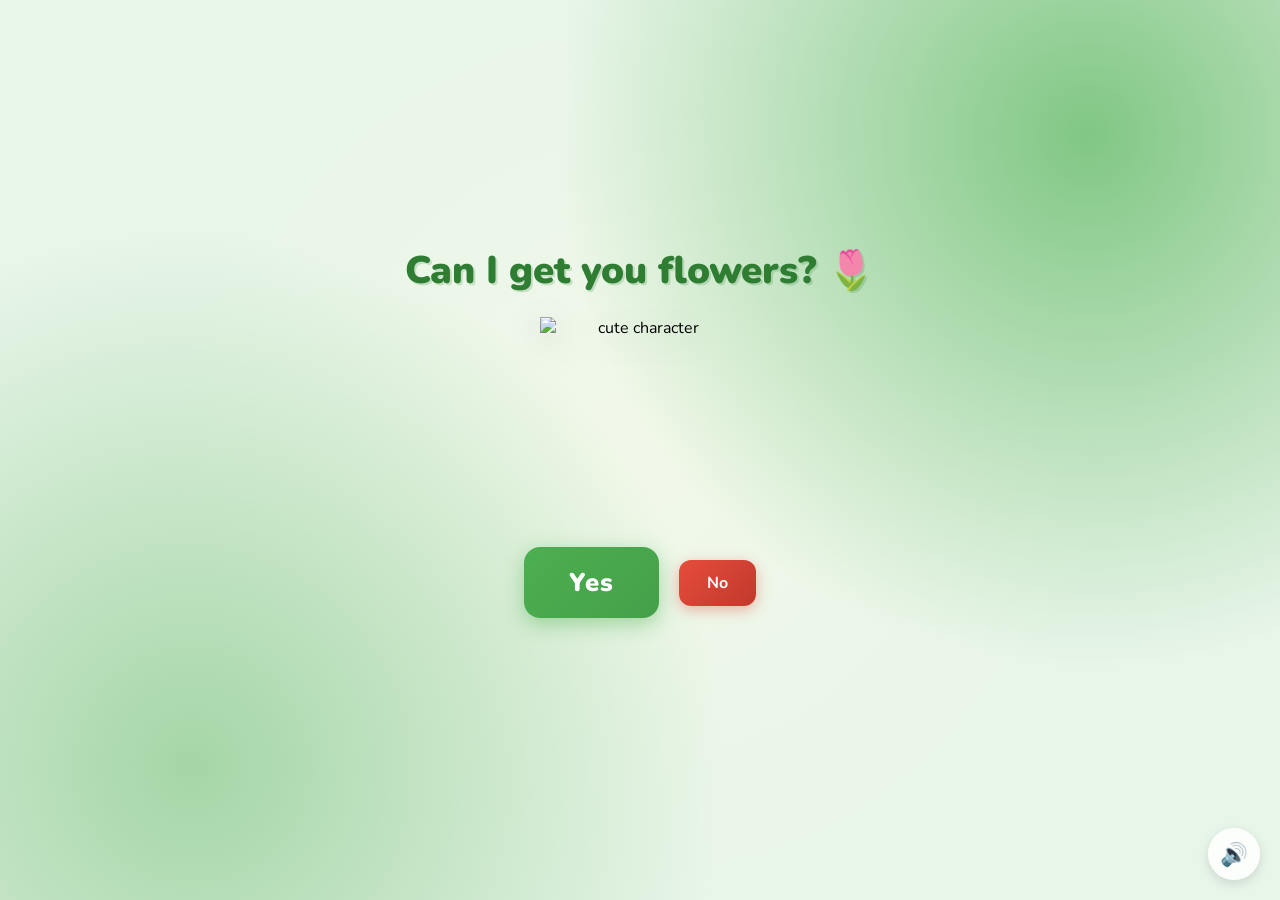
==== index.html @ e39366cb "Reskin to birthday flowers theme with green palette - Question now: "Can I get you flowers?" with pl" ====
<!DOCTYPE html>
<html lang="en">
<head>
    <meta charset="UTF-8">
    <meta name="viewport" content="width=device-width, initial-scale=1.0">
    <title>Can I get you flowers? 🌷</title>
    <link rel="preconnect" href="https://fonts.googleapis.com">
    <link href="https://fonts.googleapis.com/css2?family=Nunito:wght@400;700;800;900&display=swap" rel="stylesheet">
    <link rel="stylesheet" href="style.css">
</head>
<body>
    <div class="hearts-bg"></div>

    <div class="container">
        <h1>Can I get you flowers? 🌷</h1>

        <div class="gif-container">
            <img id="cat-gif" src="https://media.tenor.com/EBV7OT7ACfwAAAAj/u-u-qua-qua-u-quaa.gif" alt="cute character">
        </div>

        <div class="buttons">
            <button id="yes-btn" onclick="handleYesClick()">Yes</button>
            <button id="no-btn" onclick="handleNoClick()">No</button>
        </div>
        <div id="tease-toast"></div>
    </div>

    <audio id="bg-music" loop autoplay muted>
        <source src="music/beabadoobee - Glue Song (Lyrics).mp3" type="audio/mpeg">
    </audio>

    <button id="music-toggle" onclick="toggleMusic()" title="Toggle music">🔊</button>

    <script src="script.js"></script>
</body>
</html>
---- style.css ----
* {
    margin: 0;
    padding: 0;
    box-sizing: border-box;
}

body {
    background-color: #E8F5E9;
    font-family: 'Nunito', sans-serif;
    min-height: 100vh;
    display: flex;
    justify-content: center;
    align-items: center;
    overflow: hidden;
    background-image:
        radial-gradient(circle at 15% 85%, #a5d6a7 0%, transparent 40%),
        radial-gradient(circle at 85% 15%, #81c784 0%, transparent 40%),
        radial-gradient(circle at 50% 50%, #f1f8e9 0%, transparent 60%);
}

/* Floating flowers/leaves background */
.hearts-bg {
    position: fixed;
    top: 0; left: 0; right: 0; bottom: 0;
    pointer-events: none;
    z-index: 0;
    overflow: hidden;
}

.hearts-bg::before,
.hearts-bg::after {
    content: '🌷 🌿 🌸 🍀 🌻';
    position: absolute;
    font-size: 1.5rem;
    opacity: 0.25;
    animation: floatHearts 12s linear infinite;
    white-space: nowrap;
    top: 100%;
    left: 10%;
}

.hearts-bg::after {
    animation-delay: 6s;
    left: 60%;
    content: '🌿 🌷 🍀 🌼 🌱';
}

@keyframes floatHearts {
    from { transform: translateY(0); opacity: 0.15; }
    to { transform: translateY(-110vh); opacity: 0; }
}

.container {
    position: relative;
    z-index: 1;
    text-align: center;
    padding: 40px 20px;
}

h1 {
    font-size: 2.4rem;
    color: #2e7d32;
    font-weight: 900;
    margin-bottom: 20px;
    text-shadow: 2px 2px 0px rgba(46, 125, 50, 0.2);
    animation: wiggle 2s ease-in-out infinite;
}

@keyframes wiggle {
    0%, 100% { transform: rotate(-1deg); }
    50% { transform: rotate(1deg); }
}

.gif-container {
    margin: 20px auto;
    display: flex;
    justify-content: center;
}

#cat-gif {
    width: 200px;
    height: 200px;
    object-fit: contain;
    filter: drop-shadow(0 8px 16px rgba(0,0,0,0.15));
    transition: opacity 0.3s ease;
}

.buttons {
    display: flex;
    gap: 20px;
    justify-content: center;
    align-items: center;
    margin-top: 30px;
    flex-wrap: wrap;
}

#yes-btn {
    background: linear-gradient(135deg, #4CAF50, #45a049);
    color: white;
    border: none;
    border-radius: 16px;
    font-size: 1.6rem;
    font-weight: 900;
    font-family: 'Nunito', sans-serif;
    padding: 18px 45px;
    cursor: pointer;
    transition: transform 0.15s, box-shadow 0.15s;
    box-shadow: 0 6px 20px rgba(76, 175, 80, 0.45);
    letter-spacing: 1px;
}

#yes-btn:hover {
    transform: scale(1.06) translateY(-2px);
    box-shadow: 0 10px 28px rgba(76, 175, 80, 0.55);
}

#yes-btn:active {
    transform: scale(0.98);
}

#no-btn {
    background: linear-gradient(135deg, #e74c3c, #c0392b);
    color: white;
    border: none;
    border-radius: 12px;
    font-size: 1rem;
    font-weight: 700;
    font-family: 'Nunito', sans-serif;
    padding: 12px 28px;
    cursor: pointer;
    transition: background 0.2s, left 0.25s ease, top 0.25s ease;
    box-shadow: 0 4px 14px rgba(231, 76, 60, 0.4);
}

#no-btn:hover {
    background: linear-gradient(135deg, #c0392b, #a93226);
}


#tease-toast {
    margin-top: 14px;
    font-size: 1rem;
    color: #2e7d32;
    font-weight: 700;
    font-style: italic;
    opacity: 0;
    transform: translateY(6px);
    transition: opacity 0.3s ease, transform 0.3s ease;
    min-height: 1.5rem;
}

#tease-toast.show {
    opacity: 1;
    transform: translateY(0);
}

/* Music toggle button */
#music-toggle {
    position: fixed;
    bottom: 20px;
    right: 20px;
    background: rgba(255, 255, 255, 0.85);
    border: none;
    border-radius: 50%;
    width: 52px;
    height: 52px;
    font-size: 1.4rem;
    cursor: pointer;
    backdrop-filter: blur(10px);
    box-shadow: 0 4px 12px rgba(0, 0, 0, 0.12);
    transition: transform 0.2s;
    z-index: 100;
}

#music-toggle:hover {
    transform: scale(1.1);
}

/* Yes page specific */
.yes-container h1.yes-title {
    font-size: 2.8rem;
    animation: bounceTitle 0.6s ease infinite alternate;
}

@keyframes bounceTitle {
    from { transform: translateY(0) rotate(-1deg); }
    to { transform: translateY(-12px) rotate(1deg); }
}

.yes-message {
    font-size: 1.4rem;
    color: #2e7d32;
    font-weight: 700;
    margin-top: 24px;
    animation: fadeIn 1s ease 0.5s both;
}

@keyframes fadeIn {
    from { opacity: 0; transform: translateY(10px); }
    to { opacity: 1; transform: translateY(0); }
}

.yes-container #cat-gif {
    width: 260px;
    height: 260px;
}

.dinner-card {
    margin: 28px auto 0;
    padding: 22px 32px;
    background: rgba(255, 255, 255, 0.55);
    backdrop-filter: blur(10px);
    border: 1.5px solid rgba(46, 125, 50, 0.25);
    border-radius: 20px;
    display: inline-block;
    box-shadow: 0 8px 24px rgba(46, 125, 50, 0.15);
    animation: fadeIn 1s ease 1s both;
}

.dinner-line {
    font-size: 1.1rem;
    color: #2e7d32;
    font-weight: 700;
    letter-spacing: 0.5px;
}

.dinner-date {
    font-size: 2rem;
    color: #1b5e20;
    font-weight: 900;
    margin: 6px 0 4px;
    letter-spacing: 1px;
}

.dinner-sub {
    font-size: 0.95rem;
    color: #4caf50;
    font-weight: 700;
    font-style: italic;
}

.secret-code {
    position: fixed;
    bottom: 18px;
    left: 22px;
    font-size: 0.95rem;
    color: rgba(27, 94, 32, 0.85);
    font-family: 'Courier New', monospace;
    letter-spacing: 2px;
    font-weight: 700;
    user-select: none;
    z-index: 100;
    padding: 8px 14px;
    background: rgba(255, 255, 255, 0.5);
    border: 1px dashed rgba(46, 125, 50, 0.5);
    border-radius: 8px;
    animation: fadeIn 1.5s ease 2s both, codePulse 3s ease-in-out 3.5s infinite;
}

@keyframes codePulse {
    0%, 100% { box-shadow: 0 0 0 0 rgba(46, 125, 50, 0); }
    50% { box-shadow: 0 0 0 6px rgba(46, 125, 50, 0.12); }
}
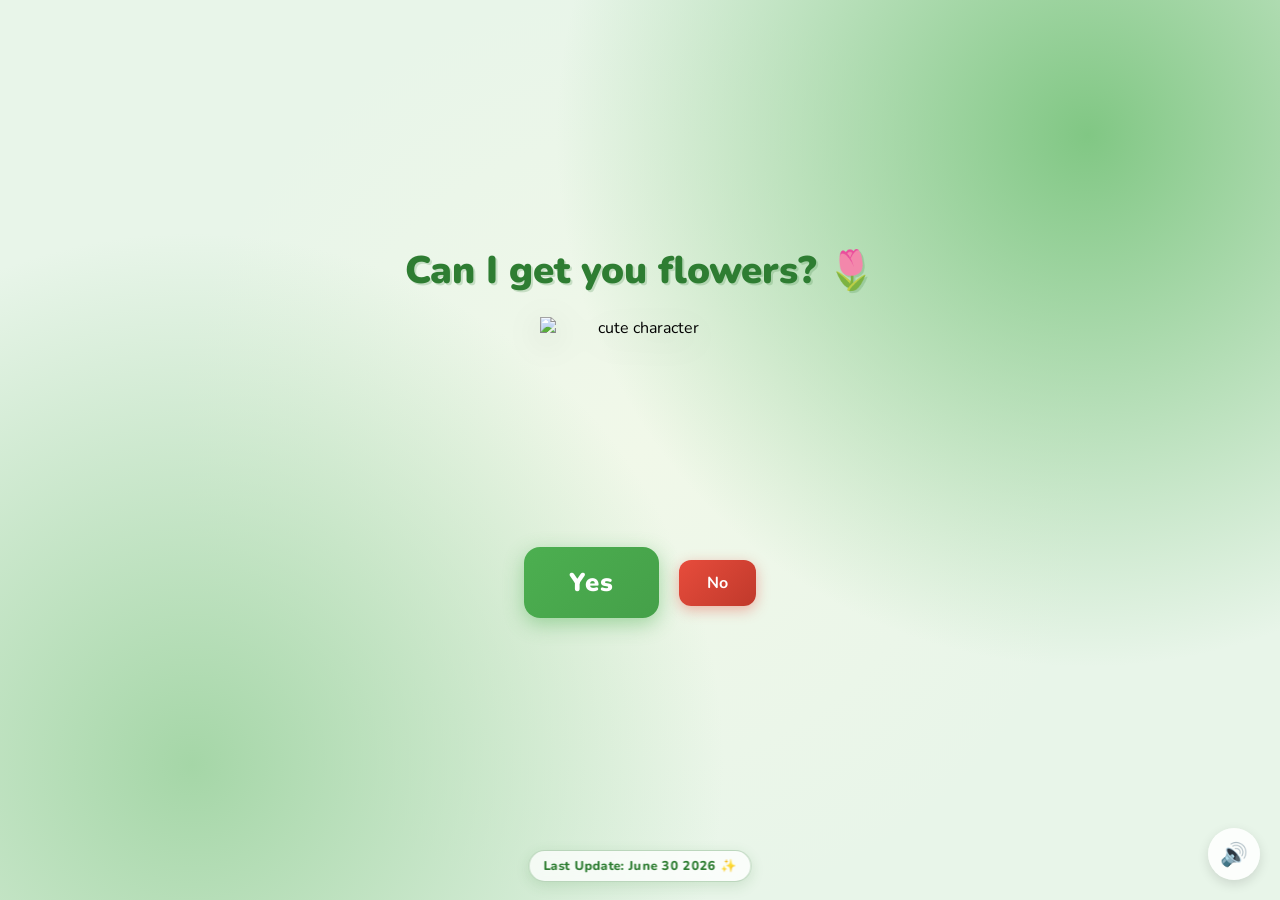
==== commit a6f500ca: "Add vowel-country riddle game and Last Update badge - New standalone riddle.html ("which country has" ====
--- a/index.html
+++ b/index.html
@@ -6,7 +6,7 @@
     <title>Can I get you flowers? 🌷</title>
     <link rel="preconnect" href="https://fonts.googleapis.com">
     <link href="https://fonts.googleapis.com/css2?family=Nunito:wght@400;700;800;900&display=swap" rel="stylesheet">
-    <link rel="stylesheet" href="style.css">
+    <link rel="stylesheet" href="style.css?v=3">
 </head>
 <body>
     <div class="hearts-bg"></div>
@@ -23,6 +23,7 @@
             <button id="no-btn" onclick="handleNoClick()">No</button>
         </div>
         <div id="tease-toast"></div>
+        <p class="last-update">Last Update: June 30 2026 ✨</p>
     </div>
 
     <audio id="bg-music" loop autoplay muted>
@@ -31,6 +32,6 @@
 
     <button id="music-toggle" onclick="toggleMusic()" title="Toggle music">🔊</button>
 
-    <script src="script.js"></script>
+    <script src="script.js?v=2"></script>
 </body>
 </html>
--- a/style.css
+++ b/style.css
@@ -8,10 +8,13 @@
     background-color: #E8F5E9;
     font-family: 'Nunito', sans-serif;
     min-height: 100vh;
+    min-height: 100dvh;
     display: flex;
     justify-content: center;
     align-items: center;
-    overflow: hidden;
+    overflow-x: hidden;
+    overflow-y: hidden;
+    -webkit-tap-highlight-color: transparent;
     background-image:
         radial-gradient(circle at 15% 85%, #a5d6a7 0%, transparent 40%),
         radial-gradient(circle at 85% 15%, #81c784 0%, transparent 40%),
@@ -55,6 +58,25 @@
     z-index: 1;
     text-align: center;
     padding: 40px 20px;
+}
+
+.last-update {
+    position: fixed;
+    bottom: 18px;
+    left: 50%;
+    transform: translateX(-50%);
+    z-index: 5;
+    font-size: 0.8rem;
+    font-weight: 800;
+    color: #2e7d32;
+    background: rgba(255,255,255,0.75);
+    border: 1.5px solid rgba(46,125,50,0.3);
+    border-radius: 999px;
+    padding: 6px 14px;
+    letter-spacing: 0.3px;
+    box-shadow: 0 4px 14px rgba(46,125,50,0.15);
+    backdrop-filter: blur(6px);
+    white-space: nowrap;
 }
 
 h1 {
@@ -239,6 +261,101 @@
     font-style: italic;
 }
 
+.countdown-card {
+    margin: 22px auto 0;
+    padding: 20px 28px;
+    background: rgba(255, 255, 255, 0.55);
+    backdrop-filter: blur(10px);
+    border: 1.5px solid rgba(46, 125, 50, 0.25);
+    border-radius: 20px;
+    display: inline-block;
+    box-shadow: 0 8px 24px rgba(46, 125, 50, 0.15);
+    animation: fadeIn 1s ease 1.3s both;
+}
+
+.countdown-line {
+    font-size: 1rem;
+    color: #2e7d32;
+    font-weight: 800;
+    letter-spacing: 0.3px;
+    margin-bottom: 12px;
+    transition: opacity 0.35s ease;
+}
+
+.countdown-grid {
+    display: flex;
+    justify-content: center;
+    gap: 14px;
+    margin: 6px 0 10px;
+}
+
+.cd-unit {
+    display: flex;
+    flex-direction: column;
+    align-items: center;
+    min-width: 54px;
+    padding: 10px 8px;
+    background: rgba(255, 255, 255, 0.6);
+    border-radius: 12px;
+    border: 1px solid rgba(46, 125, 50, 0.2);
+}
+
+.cd-num {
+    font-size: 1.6rem;
+    font-weight: 900;
+    color: #1b5e20;
+    line-height: 1;
+    font-variant-numeric: tabular-nums;
+}
+
+.cd-label {
+    font-size: 0.7rem;
+    color: #4caf50;
+    font-weight: 700;
+    text-transform: uppercase;
+    letter-spacing: 1px;
+    margin-top: 4px;
+}
+
+.countdown-sub {
+    font-size: 0.9rem;
+    color: #4caf50;
+    font-weight: 700;
+    font-style: italic;
+    transition: opacity 0.35s ease;
+}
+
+.games-link {
+    display: inline-block;
+    margin-top: 22px;
+    padding: 12px 26px;
+    background: linear-gradient(135deg, #4CAF50, #45a049);
+    color: white;
+    border-radius: 14px;
+    font-weight: 900;
+    font-family: 'Nunito', sans-serif;
+    text-decoration: none;
+    box-shadow: 0 6px 20px rgba(76, 175, 80, 0.45);
+    letter-spacing: 0.5px;
+    animation: fadeIn 1s ease 1.6s both;
+    transition: transform 0.15s;
+}
+.games-link:hover { transform: scale(1.05) translateY(-2px); }
+.riddle-link {
+    display: block;
+    width: fit-content;
+    margin: 24px auto 6px;
+    background: linear-gradient(135deg, #66bb6a, #2e7d32);
+    box-shadow: 0 6px 20px rgba(46,125,50,0.5);
+    font-size: 1.05rem;
+    padding: 14px 30px;
+}
+.yes-container .games-link.riddle-link + .games-link {
+    display: block;
+    width: fit-content;
+    margin: 8px auto 0;
+}
+
 .secret-code {
     position: fixed;
     bottom: 18px;
@@ -261,3 +378,122 @@
     0%, 100% { box-shadow: 0 0 0 0 rgba(46, 125, 50, 0); }
     50% { box-shadow: 0 0 0 6px rgba(46, 125, 50, 0.12); }
 }
+
+/* ===== Mobile ===== */
+@media (max-width: 640px) {
+    body {
+        overflow-y: auto;
+        align-items: flex-start;
+        padding: 16px 0 90px;
+    }
+
+    .container {
+        padding: 20px 14px;
+        width: 100%;
+    }
+
+    h1 {
+        font-size: 1.9rem;
+        margin-bottom: 16px;
+    }
+
+    #cat-gif {
+        width: 170px;
+        height: 170px;
+    }
+
+    .yes-container #cat-gif {
+        width: 210px;
+        height: 210px;
+    }
+
+    .yes-container h1.yes-title {
+        font-size: 2.1rem;
+    }
+
+    .yes-message {
+        font-size: 1.15rem;
+        margin-top: 18px;
+    }
+
+    .buttons {
+        gap: 14px;
+        margin-top: 22px;
+    }
+
+    #yes-btn {
+        font-size: 1.4rem;
+        padding: 16px 36px;
+    }
+
+    #no-btn {
+        font-size: 0.95rem;
+        padding: 11px 24px;
+    }
+
+    .dinner-card,
+    .countdown-card {
+        max-width: calc(100% - 16px);
+        padding: 18px 18px;
+        margin-top: 20px;
+    }
+
+    .dinner-line { font-size: 1rem; }
+    .dinner-date { font-size: 1.65rem; letter-spacing: 0.5px; }
+    .dinner-sub  { font-size: 0.9rem; }
+
+    .countdown-line { font-size: 0.95rem; margin-bottom: 10px; }
+
+    .countdown-grid {
+        gap: 8px;
+    }
+
+    .cd-unit {
+        min-width: 0;
+        flex: 1 1 0;
+        padding: 8px 4px;
+    }
+
+    .cd-num { font-size: 1.35rem; }
+    .cd-label {
+        font-size: 0.62rem;
+        letter-spacing: 0.5px;
+        margin-top: 3px;
+    }
+
+    .countdown-sub { font-size: 0.85rem; }
+
+    .games-link {
+        margin-top: 18px;
+        padding: 12px 22px;
+    }
+
+    .secret-code {
+        font-size: 0.78rem;
+        padding: 6px 10px;
+        bottom: 12px;
+        left: 12px;
+        letter-spacing: 1.5px;
+    }
+
+    #music-toggle {
+        width: 46px;
+        height: 46px;
+        font-size: 1.2rem;
+        bottom: 14px;
+        right: 14px;
+    }
+}
+
+@media (max-width: 360px) {
+    .countdown-grid { gap: 6px; }
+    .cd-num { font-size: 1.2rem; }
+    .yes-container h1.yes-title { font-size: 1.85rem; }
+}
+
+@media (hover: none) {
+    #yes-btn:hover,
+    #no-btn:hover,
+    .games-link:hover,
+    #music-toggle:hover { transform: none; }
+}
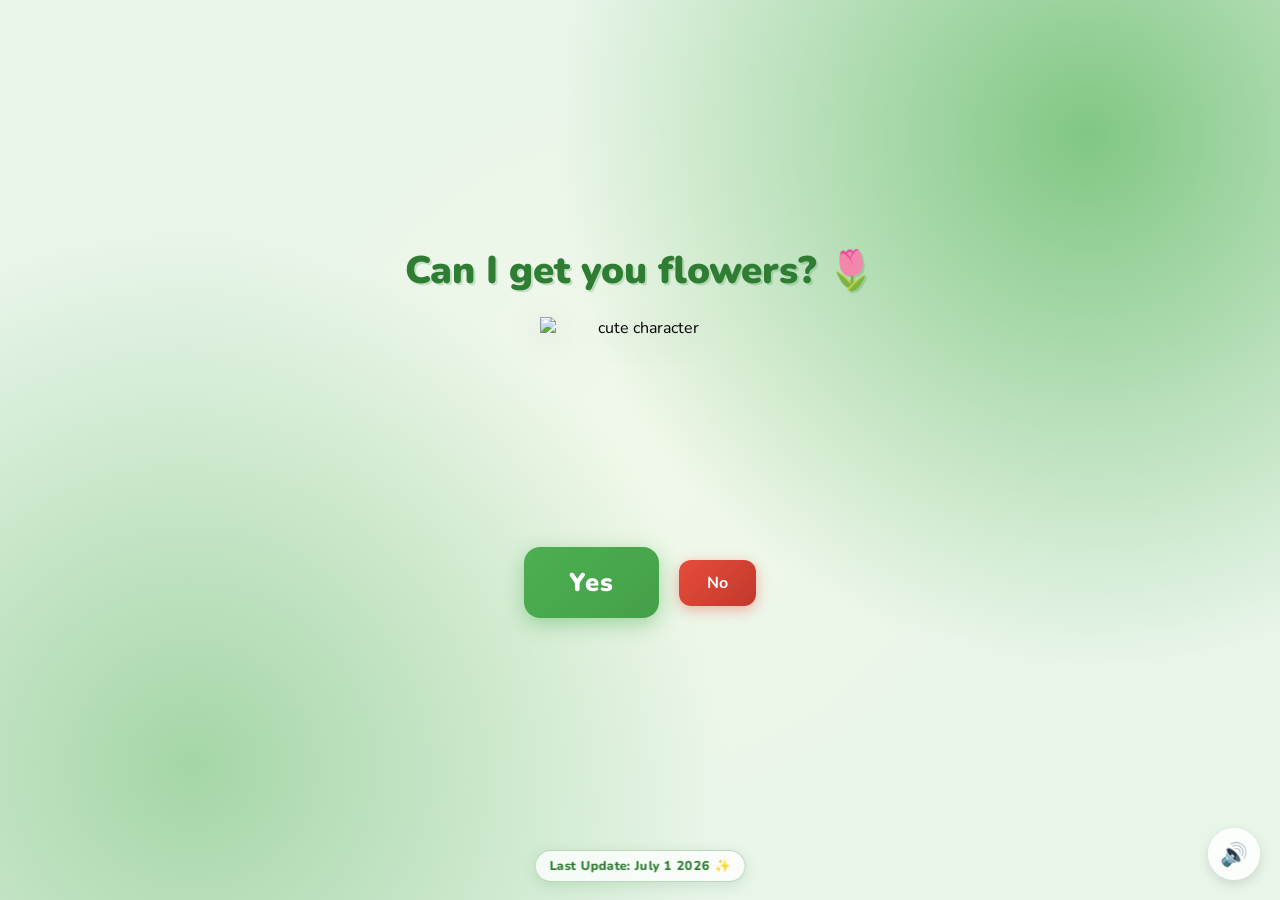
==== commit 3afcbbd0: "Add maze-to-the-hotel game with its own Saifi Suites reveal Unlocks catch tile, keeps maze tile visu" ====
--- a/index.html
+++ b/index.html
@@ -23,7 +23,7 @@
             <button id="no-btn" onclick="handleNoClick()">No</button>
         </div>
         <div id="tease-toast"></div>
-        <p class="last-update">Last Update: June 30 2026 ✨</p>
+        <p class="last-update">Last Update: July 1 2026 ✨</p>
     </div>
 
     <audio id="bg-music" loop autoplay muted>
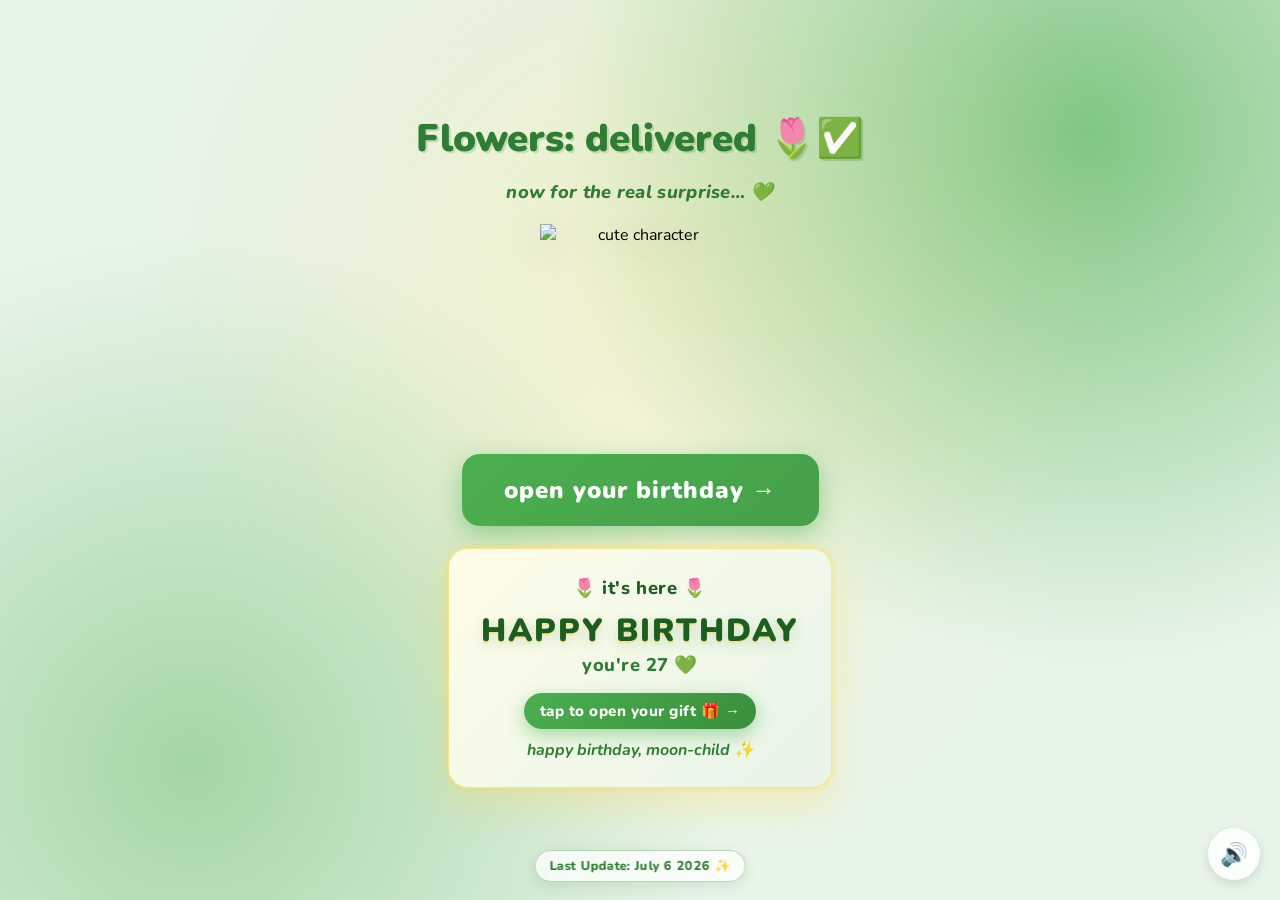
==== commit f0acb5f9: "Add birthday-midnight morph, synced countdown, and hidden constellation game - Front page swapped to" ====
--- a/index.html
+++ b/index.html
@@ -3,27 +3,39 @@
 <head>
     <meta charset="UTF-8">
     <meta name="viewport" content="width=device-width, initial-scale=1.0">
-    <title>Can I get you flowers? 🌷</title>
+    <title>Flowers delivered 🌷✅</title>
     <link rel="preconnect" href="https://fonts.googleapis.com">
     <link href="https://fonts.googleapis.com/css2?family=Nunito:wght@400;700;800;900&display=swap" rel="stylesheet">
-    <link rel="stylesheet" href="style.css?v=3">
+    <link rel="stylesheet" href="style.css?v=7">
+    <script src="https://cdn.jsdelivr.net/npm/canvas-confetti@1.9.2/dist/confetti.browser.min.js"></script>
 </head>
 <body>
     <div class="hearts-bg"></div>
 
     <div class="container">
-        <h1>Can I get you flowers? 🌷</h1>
+        <h1>Flowers: delivered 🌷✅</h1>
+        <p class="delivered-sub">now for the real surprise… 💚</p>
 
         <div class="gif-container">
-            <img id="cat-gif" src="https://media.tenor.com/EBV7OT7ACfwAAAAj/u-u-qua-qua-u-quaa.gif" alt="cute character">
+            <img id="cat-gif" src="https://media.tenor.com/eNHbizSfVb0AAAAj/lovemode-cute.gif" alt="cute character">
         </div>
 
         <div class="buttons">
-            <button id="yes-btn" onclick="handleYesClick()">Yes</button>
-            <button id="no-btn" onclick="handleNoClick()">No</button>
+            <a href="yes.html" id="open-bday-btn">open your birthday →</a>
         </div>
-        <div id="tease-toast"></div>
-        <p class="last-update">Last Update: July 1 2026 ✨</p>
+
+        <div class="countdown-card countdown-card-index" id="countdown-card">
+            <p class="countdown-line" id="cd-headline">officially 26-and-a-half-and-a-bit</p>
+            <div class="countdown-grid">
+                <div class="cd-unit"><span id="cd-days" class="cd-num">--</span><span class="cd-label">days</span></div>
+                <div class="cd-unit"><span id="cd-hours" class="cd-num">--</span><span class="cd-label">hrs</span></div>
+                <div class="cd-unit"><span id="cd-mins" class="cd-num">--</span><span class="cd-label">min</span></div>
+                <div class="cd-unit"><span id="cd-secs" class="cd-num">--</span><span class="cd-label">sec</span></div>
+            </div>
+            <p class="countdown-sub" id="cd-subline">27 is just 26 with better taste 🍷</p>
+        </div>
+
+        <p class="last-update">Last Update: July 6 2026 ✨</p>
     </div>
 
     <audio id="bg-music" loop autoplay muted>
@@ -32,6 +44,123 @@
 
     <button id="music-toggle" onclick="toggleMusic()" title="Toggle music">🔊</button>
 
-    <script src="script.js?v=2"></script>
+    <script>
+        let musicPlaying = true
+        const music = document.getElementById('bg-music')
+        music.muted = true
+        music.volume = 0.3
+        music.play().then(() => { music.muted = false }).catch(() => {
+            document.addEventListener('click', () => {
+                music.muted = false
+                music.play().catch(() => {})
+            }, { once: true })
+        })
+        function toggleMusic() {
+            if (musicPlaying) {
+                music.pause(); musicPlaying = false
+                document.getElementById('music-toggle').textContent = '🔇'
+            } else {
+                music.muted = false; music.play(); musicPlaying = true
+                document.getElementById('music-toggle').textContent = '🔊'
+            }
+        }
+
+        // ===== Countdown (mirrors yes.html) =====
+        (function () {
+            const target = new Date(2026, 6, 7, 0, 0, 0).getTime()
+            const d = document.getElementById('cd-days')
+            const h = document.getElementById('cd-hours')
+            const m = document.getElementById('cd-mins')
+            const s = document.getElementById('cd-secs')
+            if (!d) return
+
+            const card = document.getElementById('countdown-card')
+            const headEl = document.getElementById('cd-headline')
+            const subEl = document.getElementById('cd-subline')
+            let tickHandle, rotateHandle
+            let birthdayFired = false
+            const forcePreview = new URLSearchParams(location.search).get('preview') === 'birthday'
+
+            const tick = () => {
+                const diff = target - Date.now()
+                if (diff <= 0 || forcePreview) {
+                    d.textContent = h.textContent = m.textContent = s.textContent = '00'
+                    if (!birthdayFired) {
+                        birthdayFired = true
+                        fireBirthdayMoment()
+                        clearInterval(rotateHandle)
+                        clearInterval(tickHandle)
+                    }
+                    return
+                }
+                const days = Math.floor(diff / 86400000)
+                const hours = Math.floor((diff % 86400000) / 3600000)
+                const mins = Math.floor((diff % 3600000) / 60000)
+                const secs = Math.floor((diff % 60000) / 1000)
+                d.textContent = String(days).padStart(2, '0')
+                h.textContent = String(hours).padStart(2, '0')
+                m.textContent = String(mins).padStart(2, '0')
+                s.textContent = String(secs).padStart(2, '0')
+            }
+            tick()
+            tickHandle = setInterval(tick, 1000)
+
+            const lines = [
+                { head: 'officially 26-and-a-half-and-a-bit', sub: "27 is just 26 with better taste 🍷" },
+                { head: "the '26 farewell tour' ends in…", sub: 'encore: one (1) year of you, louder 🎤' }
+            ]
+            let i = 0
+            rotateHandle = setInterval(() => {
+                if (birthdayFired) return
+                i = (i + 1) % lines.length
+                headEl.style.opacity = subEl.style.opacity = '0'
+                setTimeout(() => {
+                    if (birthdayFired) return
+                    headEl.textContent = lines[i].head
+                    subEl.textContent = lines[i].sub
+                    headEl.style.opacity = subEl.style.opacity = '1'
+                }, 350)
+            }, 5000)
+
+            function fireBirthdayMoment() {
+                if (!card) return
+                headEl.style.opacity = subEl.style.opacity = '0'
+                setTimeout(() => {
+                    card.classList.add('birthday-mode', 'birthday-clickable')
+                    card.setAttribute('role', 'button')
+                    card.setAttribute('tabindex', '0')
+                    card.setAttribute('title', 'open your birthday game')
+                    const openConstellation = () => { window.location.href = 'games.html?open=constellation' }
+                    card.onclick = openConstellation
+                    card.onkeydown = (e) => { if (e.key === 'Enter' || e.key === ' ') { e.preventDefault(); openConstellation() } }
+                    headEl.textContent = "🌷 it's here 🌷"
+                    subEl.textContent = 'happy birthday, moon-child ✨'
+                    if (!card.querySelector('.birthday-big')) {
+                        const big = document.createElement('div')
+                        big.className = 'birthday-big'
+                        big.innerHTML = '<span class="bd-line">HAPPY BIRTHDAY</span><span class="bd-sub">you\'re 27 💚</span><span class="bd-open">tap to open your gift 🎁 →</span>'
+                        const grid = card.querySelector('.countdown-grid')
+                        if (grid) grid.insertAdjacentElement('afterend', big)
+                        else card.appendChild(big)
+                    }
+                    headEl.style.opacity = subEl.style.opacity = '1'
+                    document.body.classList.add('birthday-glow')
+                    birthdayConfetti()
+                }, 400)
+            }
+
+            function birthdayConfetti() {
+                if (typeof confetti !== 'function') return
+                const colors = ['#4caf50', '#81c784', '#a5d6a7', '#fff59d', '#ffd54f', '#ffffff']
+                confetti({ particleCount: 200, spread: 100, origin: { x: 0.5, y: 0.35 }, colors })
+                const end = Date.now() + 5000
+                const iv = setInterval(() => {
+                    if (Date.now() > end) { clearInterval(iv); return }
+                    confetti({ particleCount: 40, angle: 60, spread: 55, origin: { x: 0, y: 0.6 }, colors })
+                    confetti({ particleCount: 40, angle: 120, spread: 55, origin: { x: 1, y: 0.6 }, colors })
+                }, 350)
+            }
+        })()
+    </script>
 </body>
 </html>
--- a/style.css
+++ b/style.css
@@ -158,6 +158,40 @@
     background: linear-gradient(135deg, #c0392b, #a93226);
 }
 
+
+.delivered-sub {
+    font-size: 1.15rem;
+    color: #2e7d32;
+    font-weight: 800;
+    font-style: italic;
+    margin-top: -6px;
+    margin-bottom: 4px;
+    letter-spacing: 0.3px;
+    animation: fadeIn 0.8s ease 0.2s both;
+}
+
+#open-bday-btn {
+    display: inline-block;
+    background: linear-gradient(135deg, #4CAF50, #45a049);
+    color: white;
+    text-decoration: none;
+    border: none;
+    border-radius: 18px;
+    font-size: 1.5rem;
+    font-weight: 900;
+    font-family: 'Nunito', sans-serif;
+    padding: 20px 42px;
+    cursor: pointer;
+    transition: transform 0.15s, box-shadow 0.15s;
+    box-shadow: 0 8px 24px rgba(76, 175, 80, 0.5);
+    letter-spacing: 1px;
+    animation: fadeIn 0.9s ease 0.5s both, wiggle 2.4s ease-in-out 1.4s infinite;
+}
+#open-bday-btn:hover {
+    transform: scale(1.06) translateY(-2px);
+    box-shadow: 0 12px 32px rgba(76, 175, 80, 0.6);
+}
+#open-bday-btn:active { transform: scale(0.98); }
 
 #tease-toast {
     margin-top: 14px;
@@ -325,6 +359,101 @@
     transition: opacity 0.35s ease;
 }
 
+/* ===== Birthday morph (fires at 00:00:00) ===== */
+.countdown-card.birthday-mode {
+    background: linear-gradient(135deg, #fffde7, #f1f8e9 55%, #e8f5e9);
+    border-color: rgba(255, 213, 79, 0.6);
+    box-shadow: 0 14px 40px rgba(255, 213, 79, 0.35), 0 0 0 4px rgba(255, 213, 79, 0.18);
+    animation: bdayPulse 2.4s ease-in-out infinite, bdayPop 0.6s cubic-bezier(0.34, 1.56, 0.64, 1);
+    padding: 26px 32px;
+}
+.countdown-card.birthday-mode .countdown-grid { display: none; }
+.countdown-card.birthday-mode .countdown-line {
+    color: #1b5e20;
+    font-size: 1.15rem;
+    letter-spacing: 0.6px;
+}
+.countdown-card.birthday-mode .countdown-sub {
+    color: #2e7d32;
+    font-size: 1rem;
+    margin-top: 10px;
+}
+.birthday-big {
+    display: flex;
+    flex-direction: column;
+    align-items: center;
+    gap: 4px;
+    margin: 14px 0 8px;
+    animation: fadeIn 0.7s ease 0.15s both;
+}
+.birthday-big .bd-line {
+    font-size: 2rem;
+    font-weight: 900;
+    color: #1b5e20;
+    letter-spacing: 2px;
+    text-shadow: 0 2px 0 rgba(255, 213, 79, 0.5), 0 4px 14px rgba(46, 125, 50, 0.2);
+    line-height: 1.05;
+    animation: bdayWiggle 2.2s ease-in-out infinite;
+}
+.birthday-big .bd-sub {
+    font-size: 1.15rem;
+    font-weight: 800;
+    color: #2e7d32;
+    letter-spacing: 0.5px;
+}
+.birthday-big .bd-open {
+    display: inline-block;
+    margin-top: 12px;
+    padding: 8px 16px;
+    background: linear-gradient(135deg, #4caf50, #388e3c);
+    color: #fff;
+    font-size: 0.95rem;
+    font-weight: 800;
+    letter-spacing: 0.5px;
+    border-radius: 999px;
+    box-shadow: 0 6px 18px rgba(76, 175, 80, 0.45);
+    animation: bdayOpenPulse 1.6s ease-in-out infinite;
+}
+@keyframes bdayOpenPulse {
+    0%, 100% { transform: translateY(0) scale(1); }
+    50%      { transform: translateY(-2px) scale(1.05); }
+}
+.countdown-card.birthday-clickable {
+    cursor: pointer;
+    transition: transform 0.18s ease, box-shadow 0.18s ease;
+}
+.countdown-card.birthday-clickable:hover {
+    transform: translateY(-3px) scale(1.02);
+}
+.countdown-card.birthday-clickable:active {
+    transform: scale(0.98);
+}
+@keyframes bdayPulse {
+    0%, 100% { box-shadow: 0 14px 40px rgba(255, 213, 79, 0.35), 0 0 0 4px rgba(255, 213, 79, 0.18); }
+    50%      { box-shadow: 0 18px 52px rgba(255, 213, 79, 0.55), 0 0 0 8px rgba(255, 213, 79, 0.28); }
+}
+@keyframes bdayWiggle {
+    0%, 100% { transform: rotate(-1deg) scale(1); }
+    50%      { transform: rotate(1deg) scale(1.03); }
+}
+@keyframes bdayPop {
+    from { transform: scale(0.85); opacity: 0.6; }
+    to   { transform: scale(1); opacity: 1; }
+}
+body.birthday-glow::after {
+    content: '';
+    position: fixed;
+    inset: 0;
+    pointer-events: none;
+    background: radial-gradient(ellipse at 50% 30%, rgba(255, 213, 79, 0.18), transparent 55%);
+    z-index: 0;
+    animation: fadeIn 1s ease both;
+}
+@media (max-width: 640px) {
+    .birthday-big .bd-line { font-size: 1.55rem; letter-spacing: 1.5px; }
+    .birthday-big .bd-sub  { font-size: 1rem; }
+}
+
 .games-link {
     display: inline-block;
     margin-top: 22px;
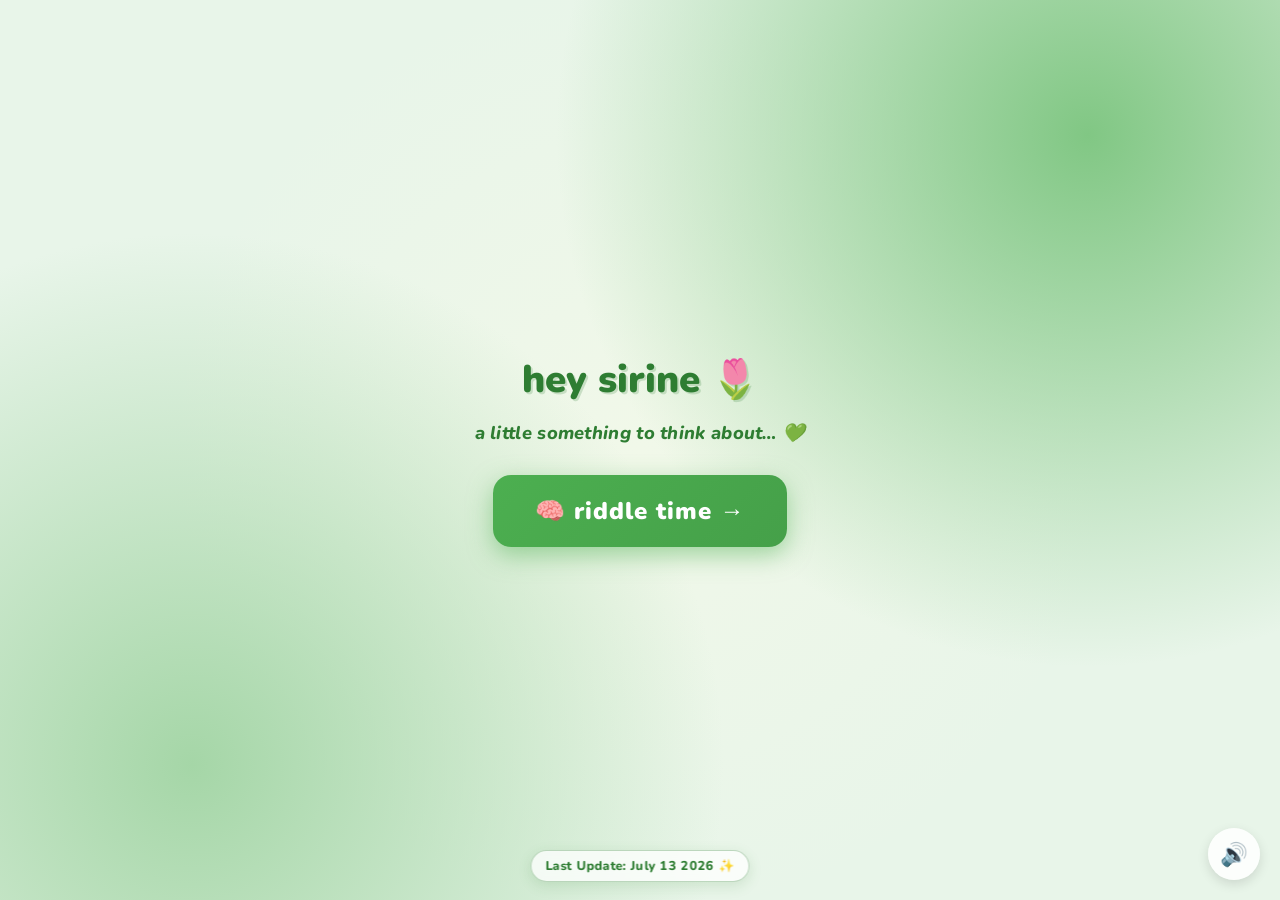
==== commit ac6ae385: "Add second riddle with toggle nav, strip birthday content from landing Co-Authored-By: Claude Opus 4" ====
--- a/index.html
+++ b/index.html
@@ -3,39 +3,23 @@
 <head>
     <meta charset="UTF-8">
     <meta name="viewport" content="width=device-width, initial-scale=1.0">
-    <title>Flowers delivered 🌷✅</title>
+    <title>Riddle time 🧠🌷</title>
     <link rel="preconnect" href="https://fonts.googleapis.com">
     <link href="https://fonts.googleapis.com/css2?family=Nunito:wght@400;700;800;900&display=swap" rel="stylesheet">
-    <link rel="stylesheet" href="style.css?v=7">
-    <script src="https://cdn.jsdelivr.net/npm/canvas-confetti@1.9.2/dist/confetti.browser.min.js"></script>
+    <link rel="stylesheet" href="style.css?v=8">
 </head>
 <body>
     <div class="hearts-bg"></div>
 
     <div class="container">
-        <h1>Flowers: delivered 🌷✅</h1>
-        <p class="delivered-sub">now for the real surprise… 💚</p>
+        <h1>hey sirine 🌷</h1>
+        <p class="delivered-sub">a little something to think about… 💚</p>
 
-        <div class="gif-container">
-            <img id="cat-gif" src="https://media.tenor.com/eNHbizSfVb0AAAAj/lovemode-cute.gif" alt="cute character">
+        <div class="buttons">
+            <a href="riddle.html" id="open-bday-btn">🧠 riddle time →</a>
         </div>
 
-        <div class="buttons">
-            <a href="yes.html" id="open-bday-btn">open your birthday →</a>
-        </div>
-
-        <div class="countdown-card countdown-card-index" id="countdown-card">
-            <p class="countdown-line" id="cd-headline">officially 26-and-a-half-and-a-bit</p>
-            <div class="countdown-grid">
-                <div class="cd-unit"><span id="cd-days" class="cd-num">--</span><span class="cd-label">days</span></div>
-                <div class="cd-unit"><span id="cd-hours" class="cd-num">--</span><span class="cd-label">hrs</span></div>
-                <div class="cd-unit"><span id="cd-mins" class="cd-num">--</span><span class="cd-label">min</span></div>
-                <div class="cd-unit"><span id="cd-secs" class="cd-num">--</span><span class="cd-label">sec</span></div>
-            </div>
-            <p class="countdown-sub" id="cd-subline">27 is just 26 with better taste 🍷</p>
-        </div>
-
-        <p class="last-update">Last Update: July 6 2026 ✨</p>
+        <p class="last-update">Last Update: July 13 2026 ✨</p>
     </div>
 
     <audio id="bg-music" loop autoplay muted>
@@ -64,103 +48,6 @@
                 document.getElementById('music-toggle').textContent = '🔊'
             }
         }
-
-        // ===== Countdown (mirrors yes.html) =====
-        (function () {
-            const target = new Date(2026, 6, 7, 0, 0, 0).getTime()
-            const d = document.getElementById('cd-days')
-            const h = document.getElementById('cd-hours')
-            const m = document.getElementById('cd-mins')
-            const s = document.getElementById('cd-secs')
-            if (!d) return
-
-            const card = document.getElementById('countdown-card')
-            const headEl = document.getElementById('cd-headline')
-            const subEl = document.getElementById('cd-subline')
-            let tickHandle, rotateHandle
-            let birthdayFired = false
-            const forcePreview = new URLSearchParams(location.search).get('preview') === 'birthday'
-
-            const tick = () => {
-                const diff = target - Date.now()
-                if (diff <= 0 || forcePreview) {
-                    d.textContent = h.textContent = m.textContent = s.textContent = '00'
-                    if (!birthdayFired) {
-                        birthdayFired = true
-                        fireBirthdayMoment()
-                        clearInterval(rotateHandle)
-                        clearInterval(tickHandle)
-                    }
-                    return
-                }
-                const days = Math.floor(diff / 86400000)
-                const hours = Math.floor((diff % 86400000) / 3600000)
-                const mins = Math.floor((diff % 3600000) / 60000)
-                const secs = Math.floor((diff % 60000) / 1000)
-                d.textContent = String(days).padStart(2, '0')
-                h.textContent = String(hours).padStart(2, '0')
-                m.textContent = String(mins).padStart(2, '0')
-                s.textContent = String(secs).padStart(2, '0')
-            }
-            tick()
-            tickHandle = setInterval(tick, 1000)
-
-            const lines = [
-                { head: 'officially 26-and-a-half-and-a-bit', sub: "27 is just 26 with better taste 🍷" },
-                { head: "the '26 farewell tour' ends in…", sub: 'encore: one (1) year of you, louder 🎤' }
-            ]
-            let i = 0
-            rotateHandle = setInterval(() => {
-                if (birthdayFired) return
-                i = (i + 1) % lines.length
-                headEl.style.opacity = subEl.style.opacity = '0'
-                setTimeout(() => {
-                    if (birthdayFired) return
-                    headEl.textContent = lines[i].head
-                    subEl.textContent = lines[i].sub
-                    headEl.style.opacity = subEl.style.opacity = '1'
-                }, 350)
-            }, 5000)
-
-            function fireBirthdayMoment() {
-                if (!card) return
-                headEl.style.opacity = subEl.style.opacity = '0'
-                setTimeout(() => {
-                    card.classList.add('birthday-mode', 'birthday-clickable')
-                    card.setAttribute('role', 'button')
-                    card.setAttribute('tabindex', '0')
-                    card.setAttribute('title', 'open your birthday game')
-                    const openConstellation = () => { window.location.href = 'games.html?open=constellation' }
-                    card.onclick = openConstellation
-                    card.onkeydown = (e) => { if (e.key === 'Enter' || e.key === ' ') { e.preventDefault(); openConstellation() } }
-                    headEl.textContent = "🌷 it's here 🌷"
-                    subEl.textContent = 'happy birthday, moon-child ✨'
-                    if (!card.querySelector('.birthday-big')) {
-                        const big = document.createElement('div')
-                        big.className = 'birthday-big'
-                        big.innerHTML = '<span class="bd-line">HAPPY BIRTHDAY</span><span class="bd-sub">you\'re 27 💚</span><span class="bd-open">tap to open your gift 🎁 →</span>'
-                        const grid = card.querySelector('.countdown-grid')
-                        if (grid) grid.insertAdjacentElement('afterend', big)
-                        else card.appendChild(big)
-                    }
-                    headEl.style.opacity = subEl.style.opacity = '1'
-                    document.body.classList.add('birthday-glow')
-                    birthdayConfetti()
-                }, 400)
-            }
-
-            function birthdayConfetti() {
-                if (typeof confetti !== 'function') return
-                const colors = ['#4caf50', '#81c784', '#a5d6a7', '#fff59d', '#ffd54f', '#ffffff']
-                confetti({ particleCount: 200, spread: 100, origin: { x: 0.5, y: 0.35 }, colors })
-                const end = Date.now() + 5000
-                const iv = setInterval(() => {
-                    if (Date.now() > end) { clearInterval(iv); return }
-                    confetti({ particleCount: 40, angle: 60, spread: 55, origin: { x: 0, y: 0.6 }, colors })
-                    confetti({ particleCount: 40, angle: 120, spread: 55, origin: { x: 1, y: 0.6 }, colors })
-                }, 350)
-            }
-        })()
     </script>
 </body>
 </html>
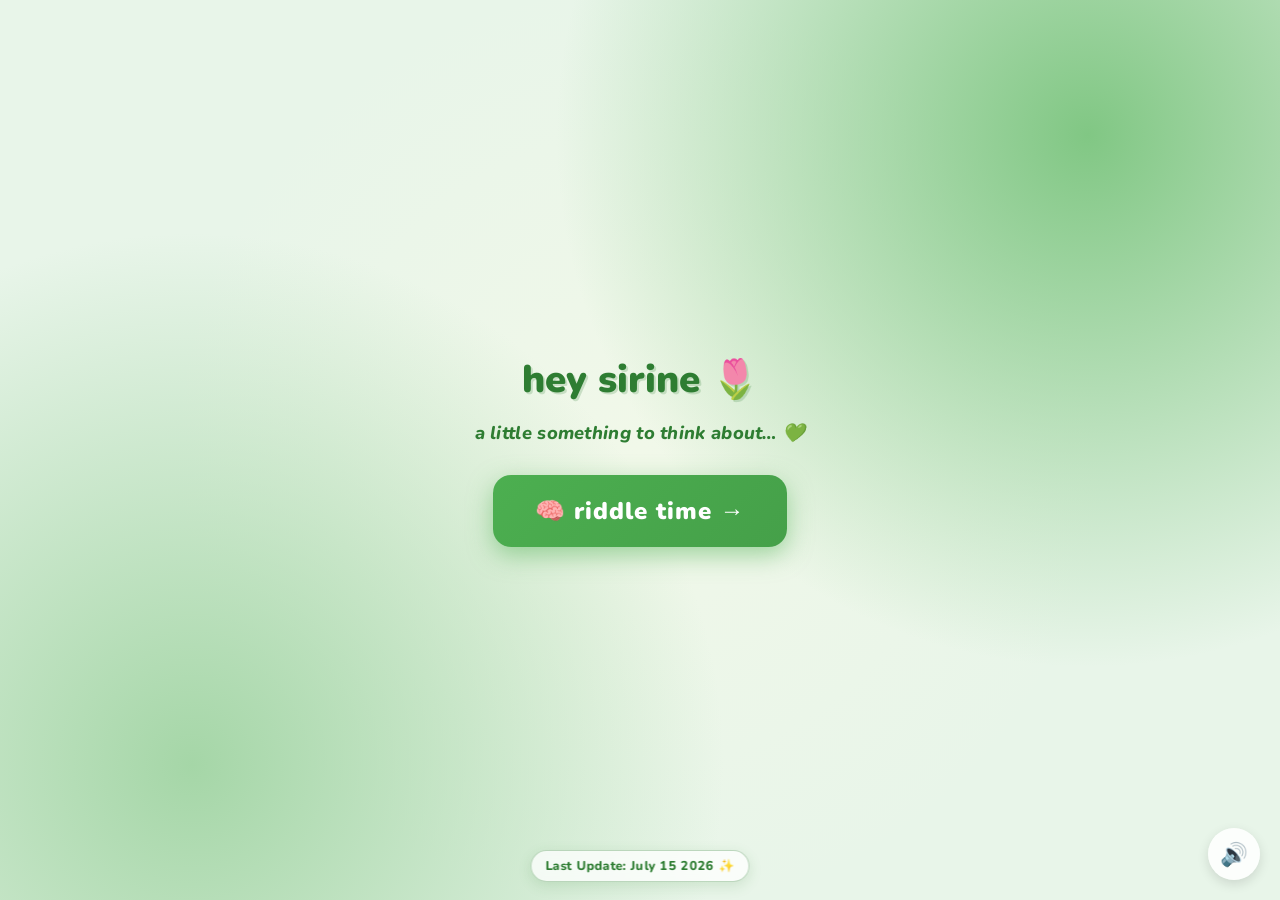
==== commit c7e5c6c7: "Add third riddle: green apple (granny smith) with trivia clues Co-Authored-By: Claude Opus 4.7 (1M c" ====
--- a/index.html
+++ b/index.html
@@ -19,7 +19,7 @@
             <a href="riddle.html" id="open-bday-btn">🧠 riddle time →</a>
         </div>
 
-        <p class="last-update">Last Update: July 13 2026 ✨</p>
+        <p class="last-update">Last Update: July 15 2026 ✨</p>
     </div>
 
     <audio id="bg-music" loop autoplay muted>
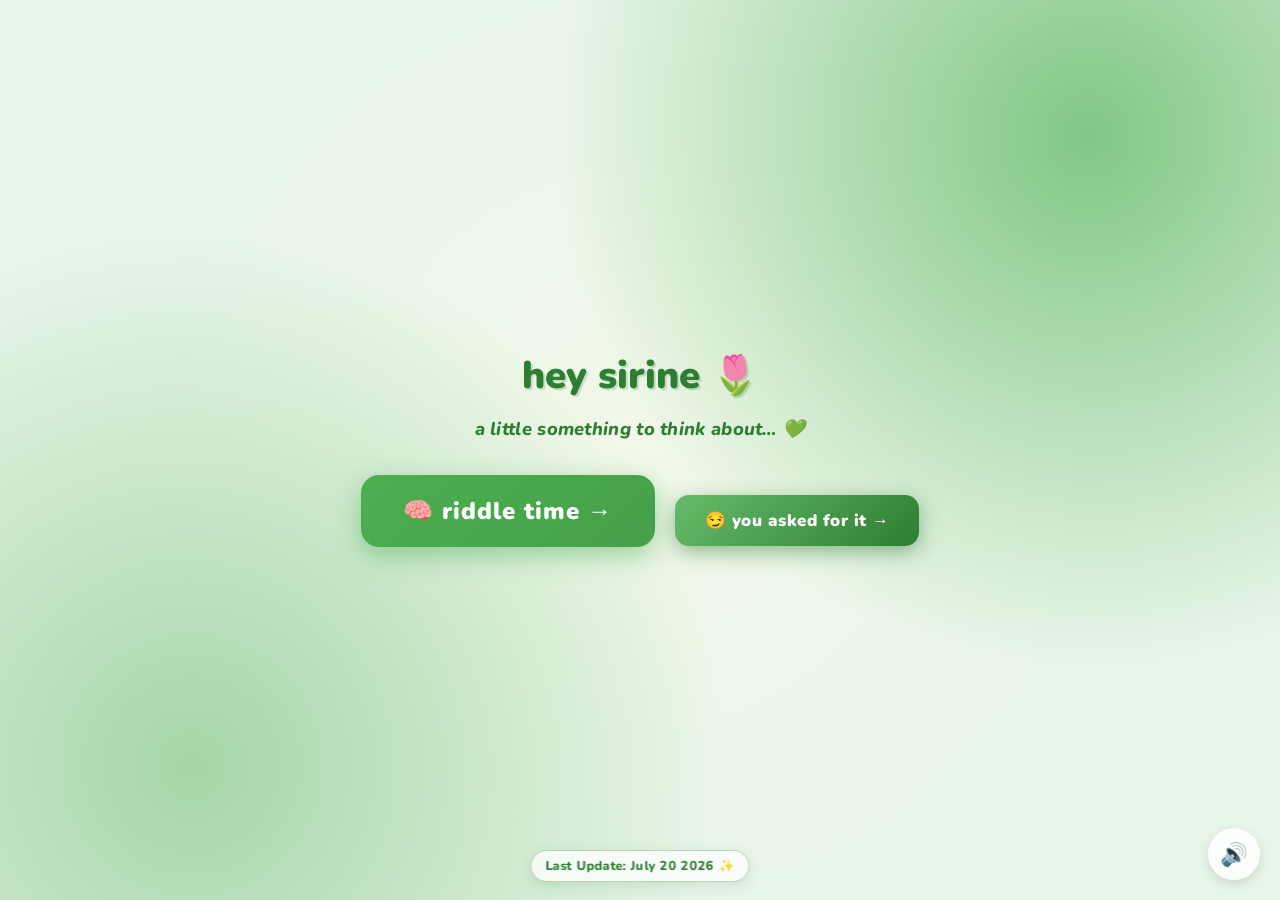
==== commit 5f277b54: "Add "you asked for it" comeback tab with 6 new riddles Chat-bubble story of the update standoff, the" ====
--- a/index.html
+++ b/index.html
@@ -17,9 +17,10 @@
 
         <div class="buttons">
             <a href="riddle.html" id="open-bday-btn">🧠 riddle time →</a>
+            <a href="comeback.html" class="games-link riddle-link">😏 you asked for it →</a>
         </div>
 
-        <p class="last-update">Last Update: July 15 2026 ✨</p>
+        <p class="last-update">Last Update: July 20 2026 ✨</p>
     </div>
 
     <audio id="bg-music" loop autoplay muted>
